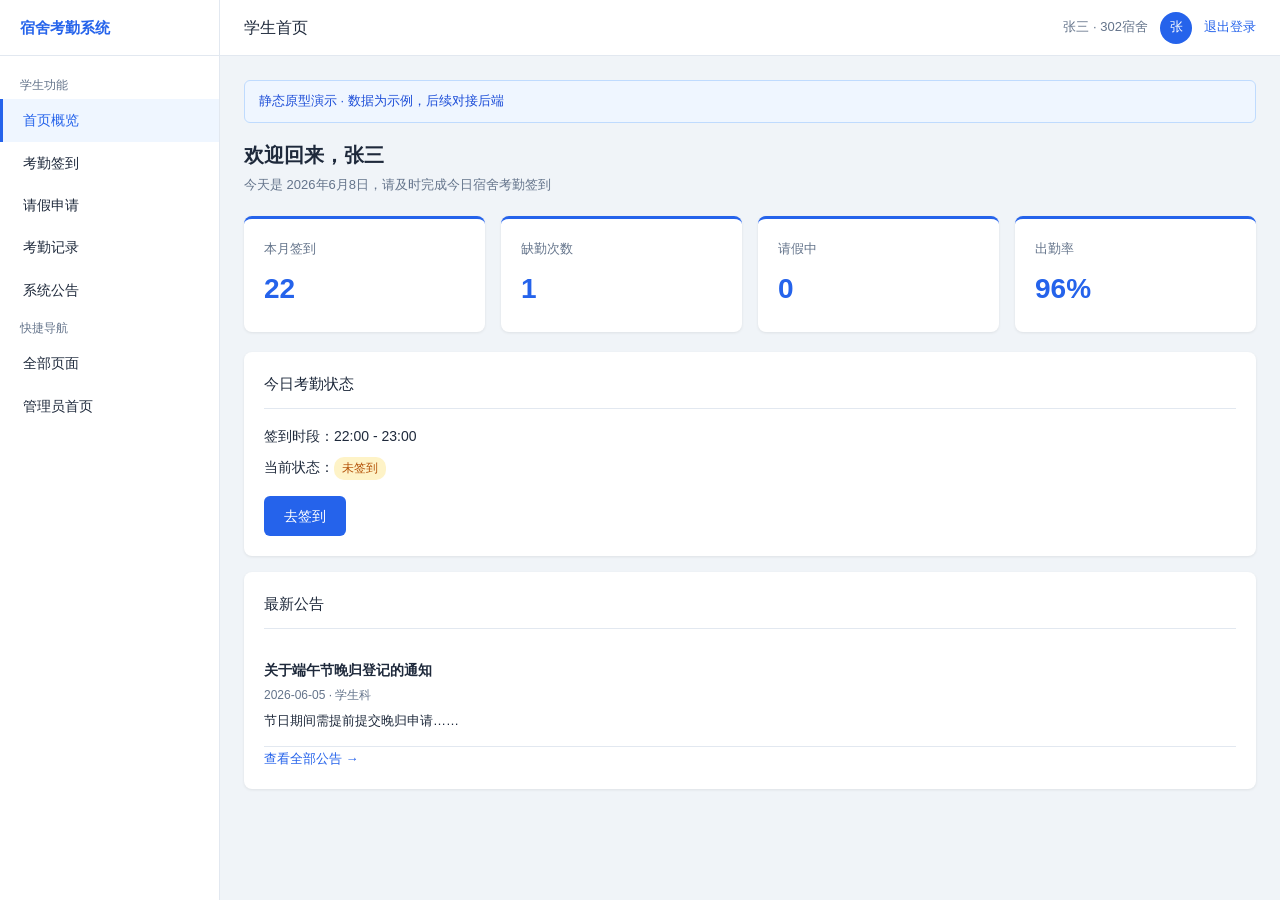
==== dormitory-management/target/dormitory-management/prototype/student/index.html @ cf260c95 "项目初始框架" ====
<!DOCTYPE html>
<html lang="zh-CN">
<head>
    <meta charset="UTF-8">
    <meta name="viewport" content="width=device-width, initial-scale=1.0">
    <title>学生首页 - 宿舍考勤与管理系统</title>
    <link rel="stylesheet" href="../css/common.css">
</head>
<body>
<div class="layout">
    <!-- 侧边栏 -->
    <aside class="sidebar">
        <div class="sidebar-brand">宿舍考勤系统</div>
        <nav class="sidebar-nav">
            <div class="nav-group-title">学生功能</div>
            <a href="index.html" class="nav-item active">首页概览</a>
            <a href="checkin.html" class="nav-item">考勤签到</a>
            <a href="leave.html" class="nav-item">请假申请</a>
            <a href="records.html" class="nav-item">考勤记录</a>
            <a href="../announcements.html" class="nav-item">系统公告</a>
            <div class="nav-group-title">快捷导航</div>
            <a href="../index.html" class="nav-item">全部页面</a>
            <a href="../admin/index.html" class="nav-item">管理员首页</a>
        </nav>
    </aside>

    <div class="main-wrapper">
        <header class="topbar">
            <span class="topbar-title">学生首页</span>
            <div class="topbar-user">
                <span>张三 · 302宿舍</span>
                <div class="avatar">张</div>
                <a href="#" data-action="logout">退出登录</a>
            </div>
        </header>

        <main class="main-content">
            <div class="alert alert-info">静态原型演示 · 数据为示例，后续对接后端</div>
            <div class="page-header">
                <h2>欢迎回来，张三</h2>
                <p>今天是 2026年6月8日，请及时完成今日宿舍考勤签到</p>
            </div>

            <!-- 后续接入：GET /api/student/dashboard 获取统计数据 -->
            <div class="stats-grid">
                <div class="stat-card">
                    <div class="label">本月签到</div>
                    <div class="value">22</div>
                </div>
                <div class="stat-card">
                    <div class="label">缺勤次数</div>
                    <div class="value">1</div>
                </div>
                <div class="stat-card">
                    <div class="label">请假中</div>
                    <div class="value">0</div>
                </div>
                <div class="stat-card">
                    <div class="label">出勤率</div>
                    <div class="value">96%</div>
                </div>
            </div>

            <div class="card">
                <div class="card-title">今日考勤状态</div>
                <p>签到时段：22:00 - 23:00</p>
                <p style="margin-top:8px;">
                    当前状态：<span class="badge badge-warning">未签到</span>
                </p>
                <a href="checkin.html" class="btn btn-primary" style="margin-top:16px;">去签到</a>
            </div>

            <div class="card">
                <div class="card-title">最新公告</div>
                <!-- 后续接入：GET /api/announcements?limit=3 -->
                <div class="announcement-item">
                    <h4>关于端午节晚归登记的通知</h4>
                    <div class="meta">2026-06-05 · 学生科</div>
                    <p>节日期间需提前提交晚归申请……</p>
                </div>
                <a href="../announcements.html" class="btn-link">查看全部公告 →</a>
            </div>
        </main>
    </div>
</div>
<script src="../js/common.js"></script>
</body>
</html>
---- dormitory-management/target/dormitory-management/prototype/css/common.css ----
/* ============================================================
   宿舍考勤与管理系统 - 全局样式（蓝白校园风）
   ============================================================ */

:root {
    --primary: #2563eb;
    --primary-light: #3b82f6;
    --primary-dark: #1d4ed8;
    --primary-bg: #eff6ff;
    --white: #ffffff;
    --bg: #f0f4f8;
    --text: #1e293b;
    --text-secondary: #64748b;
    --border: #e2e8f0;
    --success: #22c55e;
    --warning: #f59e0b;
    --danger: #ef4444;
    --sidebar-width: 220px;
    --header-height: 56px;
    --radius: 8px;
    --shadow: 0 1px 3px rgba(0, 0, 0, 0.08);
    --shadow-lg: 0 4px 12px rgba(37, 99, 235, 0.1);
}

* {
    margin: 0;
    padding: 0;
    box-sizing: border-box;
}

body {
    font-family: "Microsoft YaHei", "PingFang SC", Arial, sans-serif;
    background: var(--bg);
    color: var(--text);
    font-size: 14px;
    line-height: 1.6;
}

a {
    color: var(--primary);
    text-decoration: none;
}

a:hover {
    color: var(--primary-dark);
}

/* ===== 认证页（登录/注册） ===== */
.auth-page {
    min-height: 100vh;
    display: flex;
    align-items: center;
    justify-content: center;
    background: linear-gradient(135deg, var(--primary-bg) 0%, var(--white) 50%, #dbeafe 100%);
}

.auth-card {
    width: 420px;
    background: var(--white);
    border-radius: var(--radius);
    box-shadow: var(--shadow-lg);
    padding: 36px 32px;
}

.auth-logo {
    text-align: center;
    margin-bottom: 28px;
}

.auth-logo h1 {
    font-size: 22px;
    color: var(--primary);
    margin-bottom: 6px;
}

.auth-logo p {
    font-size: 13px;
    color: var(--text-secondary);
}

/* ===== 后台布局 ===== */
.layout {
    display: flex;
    min-height: 100vh;
}

.sidebar {
    width: var(--sidebar-width);
    background: var(--white);
    border-right: 1px solid var(--border);
    position: fixed;
    top: 0;
    left: 0;
    bottom: 0;
    overflow-y: auto;
    z-index: 100;
}

.sidebar-brand {
    height: var(--header-height);
    display: flex;
    align-items: center;
    padding: 0 20px;
    border-bottom: 1px solid var(--border);
    font-size: 15px;
    font-weight: 600;
    color: var(--primary);
}

.sidebar-nav {
    padding: 12px 0;
}

.nav-group-title {
    padding: 8px 20px 4px;
    font-size: 12px;
    color: var(--text-secondary);
}

.nav-item {
    display: block;
    padding: 10px 20px;
    color: var(--text);
    border-left: 3px solid transparent;
    transition: all 0.2s;
}

.nav-item:hover {
    background: var(--primary-bg);
    color: var(--primary);
}

.nav-item.active {
    background: var(--primary-bg);
    color: var(--primary);
    border-left-color: var(--primary);
    font-weight: 500;
}

.main-wrapper {
    flex: 1;
    margin-left: var(--sidebar-width);
    display: flex;
    flex-direction: column;
    min-height: 100vh;
}

.topbar {
    height: var(--header-height);
    background: var(--white);
    border-bottom: 1px solid var(--border);
    display: flex;
    align-items: center;
    justify-content: space-between;
    padding: 0 24px;
    position: sticky;
    top: 0;
    z-index: 50;
}

.topbar-title {
    font-size: 16px;
    font-weight: 500;
}

.topbar-user {
    display: flex;
    align-items: center;
    gap: 12px;
    font-size: 13px;
    color: var(--text-secondary);
}

.topbar-user .avatar {
    width: 32px;
    height: 32px;
    border-radius: 50%;
    background: var(--primary);
    color: var(--white);
    display: flex;
    align-items: center;
    justify-content: center;
    font-size: 13px;
}

.main-content {
    flex: 1;
    padding: 24px;
}

/* ===== 通用组件 ===== */
.page-header {
    margin-bottom: 20px;
}

.page-header h2 {
    font-size: 20px;
    margin-bottom: 4px;
}

.page-header p {
    color: var(--text-secondary);
    font-size: 13px;
}

.card {
    background: var(--white);
    border-radius: var(--radius);
    box-shadow: var(--shadow);
    padding: 20px;
    margin-bottom: 16px;
}

.card-title {
    font-size: 15px;
    font-weight: 500;
    margin-bottom: 16px;
    padding-bottom: 12px;
    border-bottom: 1px solid var(--border);
}

.form-group {
    margin-bottom: 16px;
}

.form-group label {
    display: block;
    margin-bottom: 6px;
    font-size: 13px;
    color: var(--text);
}

.form-group label .required {
    color: var(--danger);
}

.form-control {
    width: 100%;
    padding: 9px 12px;
    border: 1px solid var(--border);
    border-radius: 6px;
    font-size: 14px;
    transition: border-color 0.2s;
}

.form-control:focus {
    outline: none;
    border-color: var(--primary);
    box-shadow: 0 0 0 3px rgba(37, 99, 235, 0.1);
}

textarea.form-control {
    resize: vertical;
    min-height: 90px;
}

.form-row {
    display: grid;
    grid-template-columns: 1fr 1fr;
    gap: 16px;
}

.btn {
    display: inline-block;
    padding: 9px 20px;
    border: none;
    border-radius: 6px;
    font-size: 14px;
    cursor: pointer;
    transition: background 0.2s;
}

.btn-primary {
    background: var(--primary);
    color: var(--white);
}

.btn-primary:hover {
    background: var(--primary-dark);
}

.btn-outline {
    background: var(--white);
    color: var(--primary);
    border: 1px solid var(--primary);
}

.btn-outline:hover {
    background: var(--primary-bg);
}

.btn-block {
    width: 100%;
    text-align: center;
}

.btn-sm {
    padding: 5px 12px;
    font-size: 12px;
}

.btn-link {
    background: none;
    border: none;
    color: var(--primary);
    cursor: pointer;
    font-size: 13px;
    padding: 0;
}

.btn-link:hover {
    text-decoration: underline;
}

.alert {
    padding: 10px 14px;
    border-radius: 6px;
    font-size: 13px;
    margin-bottom: 16px;
}

.alert-info {
    background: var(--primary-bg);
    color: var(--primary-dark);
    border: 1px solid #bfdbfe;
}

.alert-warning {
    background: #fffbeb;
    color: #b45309;
    border: 1px solid #fde68a;
}

.stats-grid {
    display: grid;
    grid-template-columns: repeat(4, 1fr);
    gap: 16px;
    margin-bottom: 20px;
}

.stat-card {
    background: var(--white);
    border-radius: var(--radius);
    padding: 20px;
    box-shadow: var(--shadow);
    border-top: 3px solid var(--primary);
}

.stat-card .label {
    font-size: 13px;
    color: var(--text-secondary);
    margin-bottom: 8px;
}

.stat-card .value {
    font-size: 28px;
    font-weight: 600;
    color: var(--primary);
}

.table-wrap {
    overflow-x: auto;
}

table {
    width: 100%;
    border-collapse: collapse;
}

table th,
table td {
    padding: 10px 14px;
    text-align: left;
    border-bottom: 1px solid var(--border);
    font-size: 13px;
}

table th {
    background: var(--primary-bg);
    color: var(--primary-dark);
    font-weight: 500;
}

table tr:hover td {
    background: #f8fafc;
}

.badge {
    display: inline-block;
    padding: 2px 8px;
    border-radius: 10px;
    font-size: 12px;
}

.badge-success { background: #dcfce7; color: #15803d; }
.badge-warning { background: #fef3c7; color: #b45309; }
.badge-danger  { background: #fee2e2; color: #b91c1c; }
.badge-info    { background: #dbeafe; color: #1d4ed8; }

.checkin-box {
    text-align: center;
    padding: 40px 20px;
}

.checkin-time {
    font-size: 48px;
    font-weight: 600;
    color: var(--primary);
    margin: 16px 0;
    font-variant-numeric: tabular-nums;
}

.checkin-date {
    font-size: 16px;
    color: var(--text-secondary);
    margin-bottom: 24px;
}

.checkin-status {
    display: inline-block;
    padding: 6px 16px;
    border-radius: 20px;
    font-size: 13px;
    margin-bottom: 24px;
}

.checkin-status.pending {
    background: #fef3c7;
    color: #b45309;
}

.checkin-status.done {
    background: #dcfce7;
    color: #15803d;
}

.announcement-item {
    padding: 14px 0;
    border-bottom: 1px solid var(--border);
}

.announcement-item:last-child {
    border-bottom: none;
}

.announcement-item h4 {
    font-size: 14px;
    margin-bottom: 4px;
}

.announcement-item .meta {
    font-size: 12px;
    color: var(--text-secondary);
    margin-bottom: 6px;
}

.announcement-item p {
    font-size: 13px;
    color: var(--text);
}

.auth-footer {
    text-align: center;
    margin-top: 16px;
    font-size: 13px;
    color: var(--text-secondary);
}

@media (max-width: 768px) {
    .sidebar { display: none; }
    .main-wrapper { margin-left: 0; }
    .stats-grid { grid-template-columns: repeat(2, 1fr); }
    .form-row { grid-template-columns: 1fr; }
}
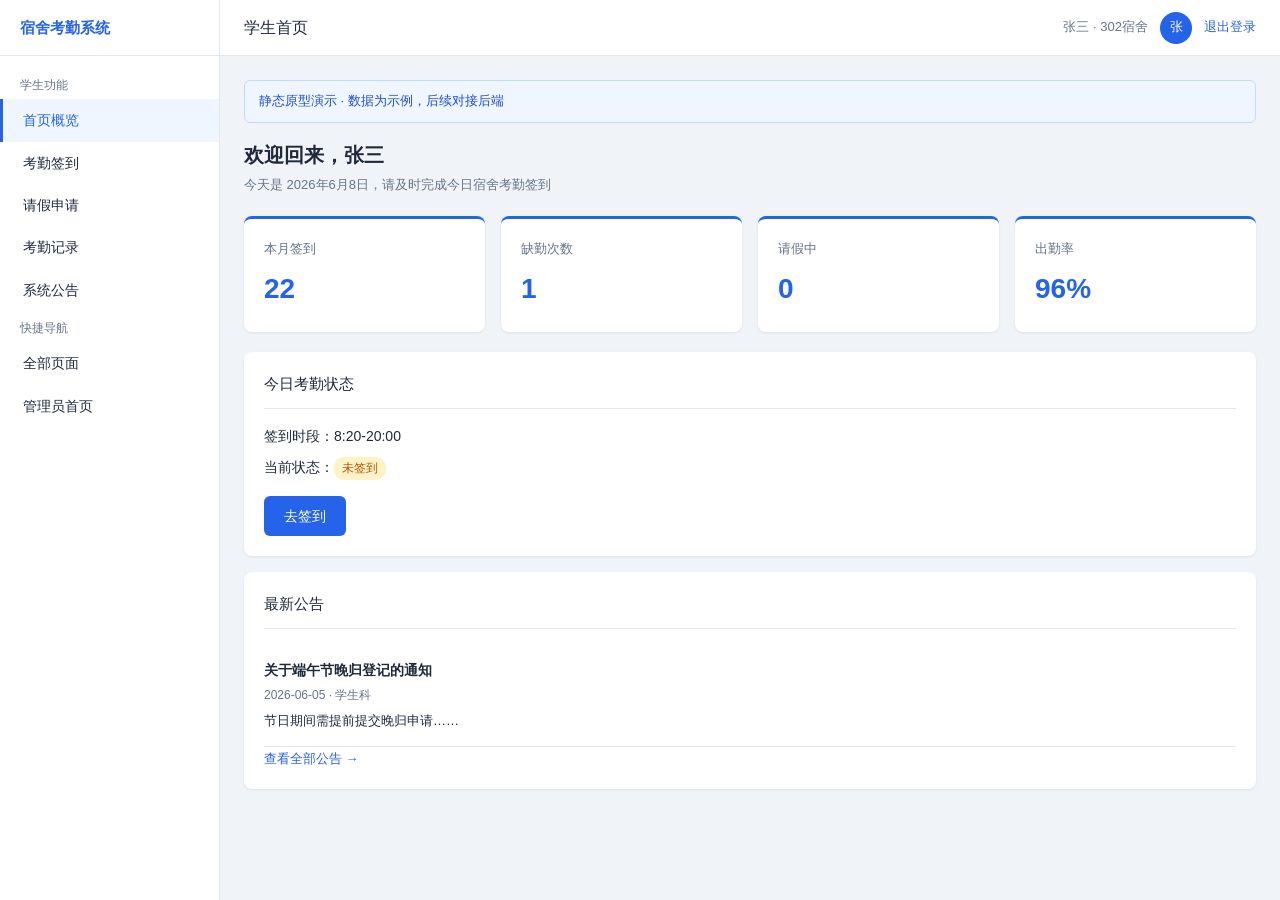
==== commit ac126107: "基本框架" ====
--- a/dormitory-management/target/dormitory-management/prototype/student/index.html
+++ b/dormitory-management/target/dormitory-management/prototype/student/index.html
@@ -63,7 +63,7 @@
 
             <div class="card">
                 <div class="card-title">今日考勤状态</div>
-                <p>签到时段：22:00 - 23:00</p>
+                <p>签到时段：8:20-20:00</p>
                 <p style="margin-top:8px;">
                     当前状态：<span class="badge badge-warning">未签到</span>
                 </p>
